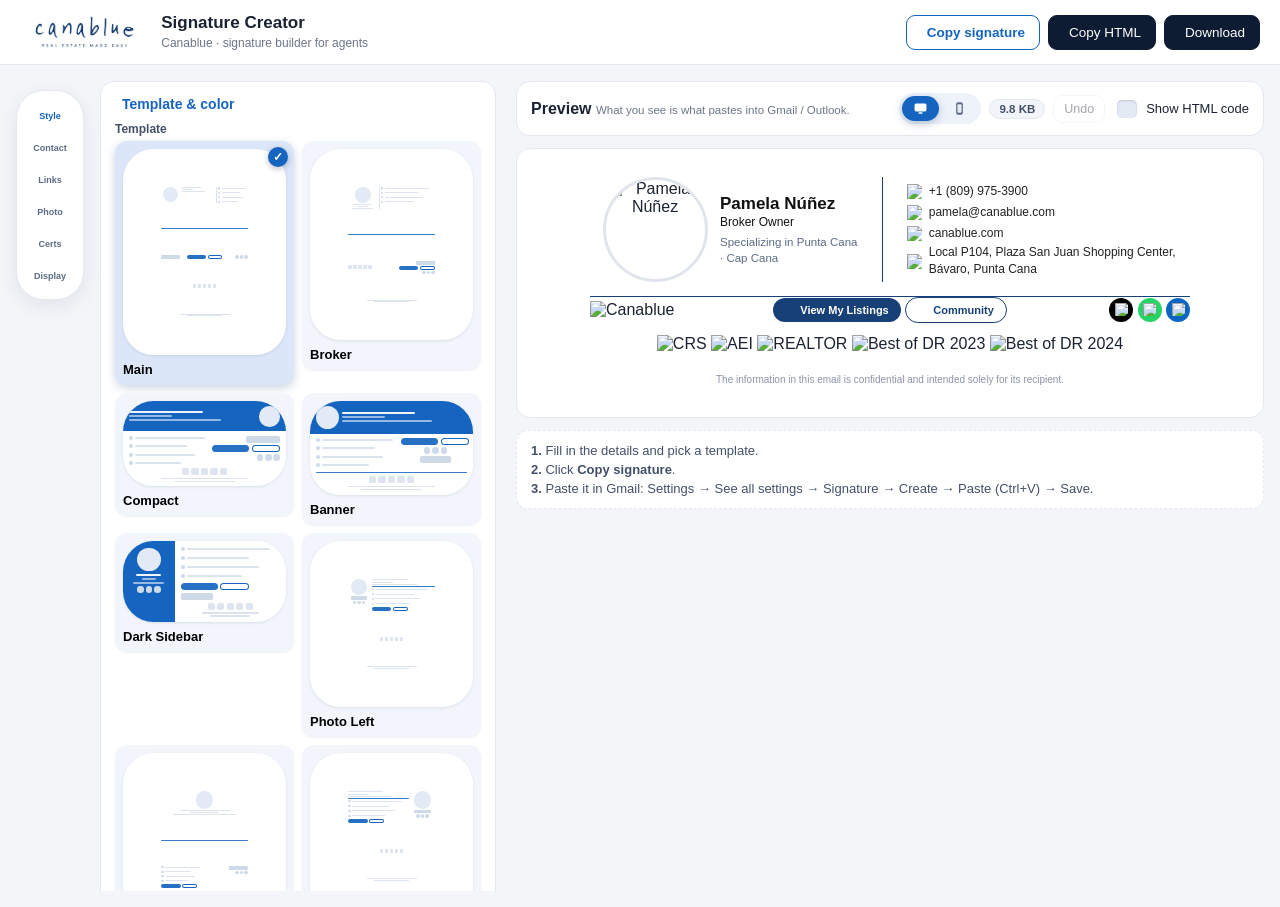
==== index.html @ a891d9ba "Main responsive: botones en el centro de la fila del logo en escritorio, fila propia en movil" ====
<!DOCTYPE html>
<html lang="en">
<head>
<meta charset="UTF-8">
<meta name="viewport" content="width=device-width, initial-scale=1.0">
<title>Signature Creator · Canablue</title>
<meta name="description" content="Build a professional Canablue email signature and copy it straight into Gmail or Outlook.">
<meta name="theme-color" content="#174176">
<link rel="icon" type="image/png" href="assets/favicon.png">
<link rel="apple-touch-icon" href="assets/favicon.png">
<meta property="og:type" content="website">
<meta property="og:site_name" content="Canablue">
<meta property="og:title" content="Canablue Email Signature Creator">
<meta property="og:description" content="Build a professional signature and paste it straight into Gmail or Outlook.">
<meta property="og:image" content="https://canabluepuntacana.github.io/creador-de-firmas-cana-blue/assets/og-image.png">
<meta property="og:url" content="https://canabluepuntacana.github.io/creador-de-firmas-cana-blue/">
<meta name="twitter:card" content="summary_large_image">
<link href="https://fonts.cdnfonts.com/css/google-sans" rel="stylesheet">
<link rel="stylesheet" href="styles.css?v=20261021c">
<script src="assets/iconify-icon.min.js?v=20261021c"></script>
<script src="assets/qrcode.min.js?v=20261021c"></script>
</head>
<body>
<header class="topbar">
  <div class="brand">
    <img src="assets/logo-canablue.png" alt="Canablue" id="brandLogo">
    <div>
      <strong>Signature Creator</strong>
      <span>Canablue · signature builder for agents</span>
    </div>
  </div>
  <div class="top-actions">
    <button id="btnCopyRich" class="btn primary"><iconify-icon icon="mdi:content-copy"></iconify-icon> Copy signature</button>
    <button id="btnCopyHtml" class="btn"><iconify-icon icon="mdi:code-tags"></iconify-icon> Copy HTML</button>
    <button id="btnDownload" class="btn"><iconify-icon icon="mdi:download"></iconify-icon> Download</button>
  </div>
</header>

<main class="layout">
  <!-- ============ EDITOR ============ -->
  <nav class="rail">
    <button data-sec="sec-design" class="on"><iconify-icon icon="mdi:file-document" width="22"></iconify-icon><span>Style</span></button>
    <button data-sec="sec-agent"><iconify-icon icon="mdi:account" width="22"></iconify-icon><span>Contact</span></button>
    <button data-sec="sec-links"><iconify-icon icon="mdi:link-variant" width="22"></iconify-icon><span>Links</span></button>
    <button data-sec="sec-photo"><iconify-icon icon="mdi:image" width="22"></iconify-icon><span>Photo</span></button>
    <button data-sec="sec-certs"><iconify-icon icon="mdi:medal" width="22"></iconify-icon><span>Certs</span></button>
    <button data-sec="sec-display"><iconify-icon icon="mdi:eye" width="22"></iconify-icon><span>Display</span></button>
  </nav>
  <aside class="editor">
    <section class="card show" id="sec-design">
      <h3><iconify-icon icon="mdi:file-document"></iconify-icon> Template &amp; color</h3>
      <label class="lbl">Template</label>
      <div class="tpl-grid" id="tplGrid">
        <!-- Thumbnails are rendered by renderSkels() in app.js: wireframes with the real layout of each template. -->
      </div>
      <label class="lbl">Primary color</label>
      <div class="color-row">
        <input type="color" id="fColor" value="#174176">
        <input type="text" id="fColorHex" value="#174176" maxlength="7">
      </div>
      <div class="swatches">
        <button data-c="#174176" style="background:#174176" title="Cana Blue"></button>
        <button data-c="#0A1F44" style="background:#0A1F44" title="Navy"></button>
        <button data-c="#0E5A6D" style="background:#0E5A6D" title="Ocean"></button>
        <button data-c="#8C6A2F" style="background:#8C6A2F" title="Sand / Luxury"></button>
      </div>
    </section>

    <section class="card" id="sec-agent">
      <h3><iconify-icon icon="mdi:account"></iconify-icon> Contact details</h3>
      <label class="lbl">Agent</label>
      <div class="agent-select">
        <input id="agentSearch" value="Pamela Núñez" placeholder="Search agent..." autocomplete="off" role="combobox" aria-expanded="false" aria-controls="agentList" aria-autocomplete="list">
        <div id="agentList" class="agent-list hidden" role="listbox"></div>
      </div>
      <p class="hint">Search and pick an agent to autofill every field.</p>
      <div class="row-btns">
        <button id="btnSaveAgent" class="btn small primary">Save agent</button>
        <button id="btnSaveNew" class="btn small">Save &amp; new</button>
      </div>
      <div class="row-btns">
        <button id="btnNewAgent" class="btn small">New agent</button>
        <button id="btnExportAgents" class="btn small">Export JSON</button>
      </div>
      <p class="hint">Saved agents stay in this browser (localStorage) and appear in the list with a "saved" mark.</p>
      <label class="lbl">Google Sheet ID (database)</label>
      <div class="db-row">
        <input id="fSheetId" placeholder="Paste spreadsheet ID..." autocomplete="off">
        <button id="btnReloadDb" class="btn small">Reload</button>
      </div>
      <p class="hint"><span id="dbDot" class="db-dot"></span><span id="dbStatus">Local data</span></p>
      <div class="grid2">
        <div><label class="lbl">Name</label><input id="fNombre" value="Pamela Núñez"></div>
        <div><label class="lbl">Title</label><input id="fCargo" value="Broker Owner"></div>
      </div>
      <label class="lbl">Area of expertise</label>
      <input id="fZona" value="Punta Cana · Cap Cana">
      <div class="grid2">
        <div><label class="lbl">Phone</label><input id="fTel" value="+1 (809) 975-3900"></div>
        <div><label class="lbl">Email</label><input id="fEmail" value="pamela@canablue.com"></div>
      </div>
      <div class="grid2">
        <div><label class="lbl">Website</label><input id="fWeb" value="canablue.com"></div>
        <div><label class="lbl">Address</label><input id="fDir" value="Local P104, Plaza San Juan Shopping Center, Bávaro, Punta Cana"></div>
      </div>
      <label class="lbl">Address link (Google Maps — opens on click)</label>
      <input id="fDirUrl" value="https://www.google.com/maps/place/Canablue+Real+Estate/data=!4m2!3m1!1s0x0:0x14220523874e3b46?sa=X&ved=1t:2428&ictx=111">
      <label class="lbl">My listings URL (View My Listings button)</label>
      <input id="fListings" value="https://canablue.com/author/pamepam/">
      <label class="lbl">Booking / agenda URL (optional — adds a Schedule button)</label>
      <input id="fBooking" placeholder="https://calendly.com/…">
      <label class="lbl">Community URL (adds a "Community" button)</label>
      <input id="fCommunity" value="https://canablue.com/community/cocotal/">
    </section>

    <section class="card" id="sec-links">
      <h3><iconify-icon icon="mdi:link-variant"></iconify-icon> Links</h3>
      <label class="lbl">LinkedIn URL</label>
      <input id="fLinkedin" value="https://do.linkedin.com/in/pamela-nunez-0280814a">
      <div class="grid2">
        <div><label class="lbl">Instagram URL</label><input id="fInstagram" value="https://www.instagram.com/pamela_canablue.rd"></div>
        <div><label class="lbl">WhatsApp (wa.me link)</label><input id="fWhatsapp" value="https://wa.me/18096080943"></div>
      </div>
      <label class="lbl">Icon style (applies to every social icon)</label>
      <div class="seg seg6" id="iconStyleSeg">
        <button data-s="solid" class="on"><span class="demo" style="background:#000;border-radius:50%"><img src="https://img.icons8.com/material-outlined/48/ffffff/instagram.png" alt=""></span>Solid</button>
        <button data-s="rounded"><span class="demo" style="background:#000;border-radius:6px"><img src="https://img.icons8.com/material-outlined/48/ffffff/instagram.png" alt=""></span>Rounded</button>
        <button data-s="outline"><span class="demo" style="border:2px solid #000;border-radius:50%"><img src="https://img.icons8.com/material-outlined/48/000000/instagram.png" alt=""></span>Outline</button>
        <button data-s="frame"><span class="demo" style="border:2px solid #000;border-radius:6px"><img src="https://img.icons8.com/material-outlined/48/000000/instagram.png" alt=""></span>Square line</button>
        <button data-s="line"><span class="demo"><img src="https://img.icons8.com/material-outlined/48/000000/instagram.png" alt="" style="width:20px;height:20px"></span>Line art</button>
        <button data-s="soft"><span class="demo" style="background:rgba(0,0,0,.1);border-radius:50%"><img src="https://img.icons8.com/material-outlined/48/000000/instagram.png" alt=""></span>Soft</button>
      </div>
      <label class="lbl">Extra links (pick a logo + paste its URL)</label>
      <div id="extraLinks"></div>
      <button id="btnAddLink" class="btn small dashed">+ Add link</button>
    </section>

    <section class="card" id="sec-photo">
      <h3><iconify-icon icon="mdi:image"></iconify-icon> Photo &amp; logo</h3>
      <label class="lbl">Photo URL (circular)</label>
      <input id="fFoto" value="https://res.cloudinary.com/ybkuwivn/image/upload/v1792087360/Firmas_de_correo_Electronico_pamela.png">
      <input type="file" id="fFotoFile" accept="image/*">
      <label class="lbl">Logo URL</label>
      <input id="fLogo" value="https://res.cloudinary.com/ybkuwivn/image/upload/v1792071937/10._logo-blue-google.png">
      <p class="hint">Tip: upload the photo to Cloudinary / your website and paste the public https link so it loads in Gmail / Outlook.</p>
    </section>

    <section class="card" id="sec-certs">
      <h3><iconify-icon icon="mdi:medal"></iconify-icon> Certifications</h3>
      <div class="checks">
        <label><input type="checkbox" id="cCRS" checked> CRS</label>
        <label><input type="checkbox" id="cAEI" checked> AEI</label>
        <label><input type="checkbox" id="cRealtor" checked> REALTOR®</label>
        <label><input type="checkbox" id="cSR23" checked> Best of DR 2023</label>
        <label><input type="checkbox" id="cSR24" checked> Best of DR 2024</label>
        <label><input type="checkbox" id="cLux"> Luxury Homes Expert</label>
      </div>
      <div class="cert-preview">
        <img src="assets/cert-crs.png" alt="CRS"><img src="assets/cert-aei.png" alt="AEI"><img src="assets/cert-realtor.png" alt="REALTOR"><img src="assets/cert-best-of-dr-2023.png" alt="Best of DR 2023"><img src="assets/cert-best-of-dr-2024.png" alt="Best of DR 2024"><img src="assets/cert-luxury-homes.png" alt="Luxury">
      </div>
      <label class="lbl">Certification alignment</label>
      <div class="seg" id="certsAlignSeg">
        <button data-a="left"><iconify-icon icon="mdi:format-align-left" width="18"></iconify-icon>Left</button>
        <button data-a="center" class="on"><iconify-icon icon="mdi:format-align-center" width="18"></iconify-icon>Center</button>
        <button data-a="right"><iconify-icon icon="mdi:format-align-right" width="18"></iconify-icon>Right</button>
      </div>
      <p class="hint">Standard logos are built in. Optionally add a click-through link per certification.</p>
      <div class="grid2">
        <div><label class="lbl">CRS link</label><input id="fLinkCRS" placeholder="https://…"></div>
        <div><label class="lbl">AEI link</label><input id="fLinkAEI" placeholder="https://…"></div>
      </div>
      <div class="grid2">
        <div><label class="lbl">REALTOR® link</label><input id="fLinkRealtor" placeholder="https://…"></div>
        <div><label class="lbl">Best of DR 2023 link</label><input id="fLinkSR23" placeholder="https://…"></div>
      </div>
      <div class="grid2">
        <div><label class="lbl">Best of DR 2024 link</label><input id="fLinkSR24" placeholder="https://…"></div>
        <div><label class="lbl">Luxury Homes link</label><input id="fLinkLux" placeholder="https://…"></div>
      </div>
      <label class="lbl">Custom certifications (any logo + link)</label>
      <div id="customCerts"></div>
      <button id="btnAddCert" class="btn small dashed">+ Add certification</button>
    </section>

    <section class="card" id="sec-display">
      <h3><iconify-icon icon="mdi:eye"></iconify-icon> Visibility</h3>
      <div class="checks col">
        <label><input type="checkbox" id="vFoto" checked> Show photo</label>
        <label><input type="checkbox" id="vZona" checked> Show area of expertise</label>
        <label><input type="checkbox" id="vSocial" checked> Show social icons (IG / WhatsApp / LinkedIn)</label>
        <label><input type="checkbox" id="vListings" checked> Show "View My Listings" button</label>
        <label><input type="checkbox" id="vBooking" checked> Show "Schedule" button (uses the booking URL)</label>
        <label><input type="checkbox" id="vCommunity" checked> Show "Community" button (white with brand border)</label>
        <label><input type="checkbox" id="vQr"> Show contact QR code (vCard)</label>
        <label><input type="checkbox" id="vCerts" checked> Show certifications</label>
        <label><input type="checkbox" id="vLegal" checked> Show legal notice</label>
      </div>
      <label class="lbl">Legal notice</label>
      <textarea id="fLegal" rows="2">The information in this email is confidential and intended solely for its recipient.</textarea>
      <p class="hint">The QR code encodes a vCard, so a scan saves the agent straight to the phone's contacts. It is embedded in the signature (no extra image host needed).</p>
      <button id="btnVcf" class="btn small"><iconify-icon icon="mdi:account-card-details-outline"></iconify-icon> Download contact (.vcf)</button>
    </section>
  </aside>

  <!-- ============ PREVIEW ============ -->
  <section class="preview-col">
    <div class="preview-toolbar">
      <div>
        <strong>Preview</strong>
        <span class="hint">What you see is what pastes into Gmail / Outlook.</span>
      </div>
      <div class="tool-right">
        <div class="vp-seg" id="vpSeg" role="group" aria-label="Preview width">
          <button type="button" data-vp="desktop" class="on" aria-pressed="true" title="Desktop width" aria-label="Desktop width">
            <svg width="15" height="15" viewBox="0 0 24 24" fill="currentColor" aria-hidden="true"><rect x="2.5" y="4" width="19" height="12.6" rx="2.6"/><rect x="8.6" y="18" width="6.8" height="2.4" rx="1.2"/></svg>
          </button>
          <button type="button" data-vp="mobile" aria-pressed="false" title="Mobile viewport — 390 × 844 px" aria-label="Mobile viewport, 390 by 844 pixels">
            <svg width="15" height="15" viewBox="0 0 24 24" fill="currentColor" aria-hidden="true"><rect x="6.6" y="2" width="10.8" height="20" rx="3.2"/><rect x="8.6" y="5.2" width="6.8" height="13.4" rx="1.6" fill="#fff" opacity=".85"/></svg>
          </button>
        </div>
        <span class="chip warn" id="dirtyChip" hidden>Unsaved changes</span>
        <span class="chip" id="sizeChip" title="Weight of the HTML you copy. Gmail clips signatures over 102 KB.">—</span>
        <button id="btnUndo" class="btn small" disabled>Undo</button>
        <label class="switch"><input type="checkbox" id="toggleCode"> Show HTML code</label>
      </div>
    </div>
    <div class="preview-box">
      <div id="sigPreview"></div>
    </div>
    <pre id="codeBox" class="hidden"><code id="codeText"></code></pre>
    <div class="steps">
      <div><b>1.</b> Fill in the details and pick a template.</div>
      <div><b>2.</b> Click <b>Copy signature</b>.</div>
      <div><b>3.</b> Paste it in Gmail: Settings → See all settings → Signature → Create → Paste (Ctrl+V) → Save.</div>
    </div>
    <div id="toast" class="toast" role="status" aria-live="polite" data-kind="ok">
      <svg class="toast-ico" width="16" height="16" viewBox="0 0 24 24" fill="currentColor" aria-hidden="true"><path d="M12 2a10 10 0 1 0 0 20 10 10 0 0 0 0-20Zm-1.2 14.6-4.3-4.3 1.4-1.4 2.9 2.9 5.4-5.4 1.4 1.4-6.8 6.8Z"/></svg>
      <span id="toastText"></span>
    </div>
  </section>
</main>

<script src="app.js?v=20261021c"></script>
</body>
</html>
---- styles.css ----
:root{
  --primary:#1565c0; --bg:#f3f5f9; --card:#fff; --ink:#1a2333; --muted:#6b7689;
  --line:#e3e8f0; --radius:14px;
}
*{box-sizing:border-box}
body{margin:0;font-family:"Google Sans","Product Sans","Segoe UI",Arial,Helvetica,sans-serif;background:var(--bg);color:var(--ink)}
.topbar{display:flex;justify-content:space-between;align-items:center;padding:12px 20px;background:#fff;color:var(--ink);border-bottom:1px solid var(--line);position:sticky;top:0;z-index:10}
.brand{display:flex;gap:12px;align-items:center}
.brand img{height:40px;background:transparent;padding:0}
.brand strong{display:block;font-size:17px}
.brand span{font-size:12px;color:var(--muted)}
.top-actions .btn{background:#0d1b33;border-color:#0d1b33;color:#fff}
.top-actions .btn.primary{background:#fff;color:var(--primary);border-color:var(--primary)}
.top-actions{display:flex;gap:8px}
.btn{border:1px solid var(--line);background:#fff;border-radius:9px;padding:9px 14px;cursor:pointer;font-size:13.5px;display:inline-flex;align-items:center;gap:6px;color:var(--ink)}
.btn.primary{background:var(--primary);border-color:var(--primary);color:#fff;font-weight:600}
.btn.small{padding:6px 10px;font-size:12.5px}
.btn.dashed{border-style:dashed;width:100%;justify-content:center;color:var(--primary)}
.btn:hover{filter:brightness(.96)}
.layout{display:grid;grid-template-columns:68px 400px 1fr;gap:16px;padding:16px;max-width:1420px;margin:0 auto}
.rail{position:sticky;top:90px;align-self:start;background:#fff;border:1px solid var(--line);border-radius:28px;padding:10px 5px;display:flex;flex-direction:column;gap:4px;box-shadow:0 6px 20px rgba(13,27,51,.08);max-height:calc(100vh - 110px);overflow:auto}
.rail button{border:0;background:transparent;border-radius:18px;padding:8px 1px;cursor:pointer;display:flex;flex-direction:column;align-items:center;gap:2px;color:#5b6b84;font-size:9px;font-weight:600;font-family:inherit}
.rail button:hover{color:var(--primary)}
.rail button.on{background:transparent;color:var(--primary)}
.editor{display:flex;flex-direction:column;gap:12px;max-height:calc(100vh - 90px);overflow:auto;padding-right:4px}
/* Slim invisible scrollbars: scrolling still works, no visible track/thumb */
.rail,.editor,.ipick-menu,.agent-list,.preview-box,pre{scrollbar-width:none;-ms-overflow-style:none}
.rail::-webkit-scrollbar,.editor::-webkit-scrollbar,.ipick-menu::-webkit-scrollbar,.agent-list::-webkit-scrollbar,.preview-box::-webkit-scrollbar,pre::-webkit-scrollbar{width:0;height:0;display:none}
.editor .card{display:none}
.editor .card.show{display:block}
.card{background:var(--card);border:1px solid var(--line);border-radius:var(--radius);padding:14px}
.card h3{margin:0 0 10px;font-size:14px;display:flex;align-items:center;gap:7px;color:var(--primary)}
.lbl{display:block;font-size:12px;font-weight:600;color:#42506a;margin:10px 0 5px}
input[type=text],input:not([type]),input[type=color]+input,textarea{width:100%}
input,textarea{border:1px solid var(--line);border-radius:8px;padding:8px 10px;font-size:13px;width:100%;font-family:inherit}
input:not([type=checkbox]):not([type=radio]):not([type=file]):not([type=color]):focus,select:focus,textarea:focus{outline:none;border-color:var(--primary);box-shadow:0 0 0 3px rgba(23,65,118,.14)}
/* Custom checkboxes/radios: the native control is never visible — a tonal surface
   when off, a solid brand block with a filled check when on. */
input[type=checkbox],input[type=radio]{-webkit-appearance:none;appearance:none;width:18px;height:18px;flex:none;cursor:pointer;border:0;border-radius:5px;background:#e3eaf4;box-shadow:inset 0 1px 2px rgba(13,27,51,.16);position:relative;transition:background .15s}
input[type=radio]{border-radius:50%}
input[type=checkbox]:checked{background-color:var(--primary);background-image:url("data:image/svg+xml;charset=utf-8,%3Csvg xmlns='http://www.w3.org/2000/svg' viewBox='0 0 24 24'%3E%3Cpath fill='%23ffffff' d='M9.6 16.2 5.4 12 4 13.4 9.6 19 20.2 8.4 18.8 7Z'/%3E%3C/svg%3E");background-repeat:no-repeat;background-position:center;background-size:13px 13px}
input[type=radio]:checked{background-color:var(--primary);box-shadow:inset 0 0 0 4px #fff}
input[type=checkbox]:focus-visible,input[type=radio]:focus-visible{outline:none;box-shadow:0 0 0 3px rgba(23,65,118,.28)}
select{appearance:none;-webkit-appearance:none;background:#fff url("data:image/svg+xml;charset=utf-8,%3Csvg xmlns='http://www.w3.org/2000/svg' width='12' height='8'%3E%3Cpath d='M1 1l5 5 5-5' stroke='%236b7689' stroke-width='2' fill='none' stroke-linecap='round'/%3E%3C/svg%3E") no-repeat right 10px center;padding:8px 30px 8px 10px;font-size:13px;font-family:inherit;color:var(--ink)}
input[type=color]{width:46px;height:38px;padding:3px;border:1px solid var(--line);border-radius:9px;background:#fff;cursor:pointer}
input[type=color]::-webkit-color-swatch-wrapper{padding:2px}
input[type=color]::-webkit-color-swatch{border:none;border-radius:6px}
input[type=file]{font-size:12.5px;color:var(--muted)}
input[type=file]::file-selector-button{border:1px solid var(--line);background:#eef3fb;color:var(--primary);font-weight:600;border-radius:8px;padding:7px 12px;margin-right:10px;cursor:pointer;font-family:inherit;font-size:12.5px}
input[type=color]{width:46px;height:36px;padding:2px}
input[type=file]{border:none;padding:4px 0}
textarea{resize:vertical}
.grid2{display:grid;grid-template-columns:1fr 1fr;gap:8px}
.row2{display:grid;grid-template-columns:1fr 1fr;gap:10px}
.color-row{display:flex;gap:8px;align-items:center}
.swatches{display:flex;gap:7px;margin-top:8px}
.swatches button{width:26px;height:26px;border-radius:50%;border:2px solid #fff;box-shadow:0 0 0 1px var(--line);cursor:pointer}
.tpl-grid{display:grid;grid-template-columns:1fr 1fr;gap:8px;align-items:start}
.tpl{border:0;background:#f2f6fc;border-radius:12px;padding:8px;cursor:pointer;text-align:left;position:relative;font-family:inherit;box-shadow:0 1px 2px rgba(13,27,51,.07)}
.tpl.active{background:#dbe7f8;box-shadow:0 3px 10px rgba(23,65,118,.22)}
.tpl.active::after{content:'✓';position:absolute;top:6px;right:6px;width:20px;height:20px;border-radius:50%;background:var(--primary);color:#fff;font-size:12px;font-weight:700;line-height:20px;text-align:center;box-shadow:0 2px 6px rgba(13,27,51,.28)}
.tpl .tname{display:block;font-weight:700;font-size:13px;margin-top:7px}
.tpl .tdesc{font-size:11px;color:var(--muted)}
/* Template thumbnails: wireframes that keep the REAL distribution. Every size is in
   cqw (1 cqw = 1% of the card = 6 px of the real 600 px signature), so the miniature
   keeps those proportions at any card width. */
.sk{container-type:inline-size;display:flex;flex-direction:column;gap:2cqw;padding:3cqw;background:#fff;border-radius:2.4cqw;box-shadow:0 1px 3px rgba(13,27,51,.10);overflow:hidden}
.sk.bleed{padding:0;gap:0}
.sk.split{flex-direction:row;align-items:stretch;padding:0;gap:0}
.sk .skrow{display:flex;align-items:center;gap:2cqw;min-width:0}
.sk .skrow.tight{gap:1.7cqw}
.sk .between{justify-content:space-between}
.sk .col{display:flex;flex-direction:column;gap:1.2cqw;min-width:0}
.sk .colc{align-items:center}
.sk .colr{align-items:flex-end}
.sk .bar{display:block;height:1.2cqw;border-radius:999px;background:#dbe3ee}
.sk .bar.sm{height:.9cqw}
.sk .bar.wh{background:rgba(255,255,255,.92)}
.sk .bar.whs{background:rgba(255,255,255,.55)}
.sk .ph{border-radius:50%;background:#e2eaf5;flex:none}
.sk .logo{border-radius:1cqw;background:#cfdae9;flex:none}
.sk .crow{display:flex;align-items:center;gap:1.4cqw;margin-bottom:1.5cqw}
.sk .crow:last-child{margin-bottom:0}
.sk .cico{width:2.5cqw;height:2.5cqw;border-radius:50%;background:#cfdae9;flex:none}
.sk .dots{display:flex;gap:1.2cqw;flex:none}
.sk .dots i{width:4cqw;height:4cqw;border-radius:50%;background:#cfdae9}
.sk .pill{height:4.6cqw;border-radius:999px;background:var(--primary);opacity:.92;flex:none}
.sk .pill.ghost{background:#fff;opacity:1;box-shadow:inset 0 0 0 1px var(--primary)}
.sk .certs{display:flex;gap:1.4cqw}
.sk .certs i{width:4.4cqw;height:4.4cqw;border-radius:1cqw;background:#dde5f0}
.sk .lg{display:flex;flex-direction:column;align-items:center;gap:1cqw}
.sk .vline{width:.9cqw;align-self:stretch;border-radius:999px;background:#dbe3ee;flex:none}
.sk .hline{height:.9cqw;border-radius:999px;background:var(--primary);opacity:.85}
.sk .band{background:var(--primary);padding:3cqw 3.7cqw;display:flex;flex-direction:column;gap:1.4cqw}
.sk .body{padding:2.7cqw 3.7cqw;display:flex;flex-direction:column;gap:1.6cqw;background:#fff}
.sk .foot{padding:0 3.7cqw 3cqw;display:flex;flex-direction:column;gap:1.6cqw;background:#fff}
.sk .side{width:31.7%;flex:none;background:var(--primary);padding:4cqw 2.7cqw;display:flex;flex-direction:column;align-items:center;gap:1.5cqw}
.sk .panel{flex:1;min-width:0;padding:3.4cqw 3.7cqw;display:flex;flex-direction:column;gap:1.6cqw;background:#fff}
.sk .qr{width:15.3cqw;height:15.3cqw;border-radius:1.4cqw;background:#dde5f0;flex:none}
.sk .qwrap{display:flex;align-items:center;justify-content:center;gap:2cqw}
.presets{display:flex;gap:6px}
.agent-select{position:relative}
.agent-select::after{content:'▾';position:absolute;right:10px;top:9px;color:var(--muted);pointer-events:none;font-size:13px}
.agent-list{position:absolute;top:calc(100% + 5px);left:0;right:0;background:#fff;border:1px solid var(--line);border-radius:10px;box-shadow:0 10px 28px rgba(13,27,51,.14);z-index:999;max-height:210px;overflow:auto;padding:5px}
.agent-item{display:flex;gap:9px;align-items:center;padding:8px;border-radius:8px;cursor:pointer}
.agent-item:hover{background:#eef3fb}
.agent-item .avatar{width:30px;height:30px;flex:none;border-radius:50%;background:var(--primary);color:#fff;font-size:11px;font-weight:700;display:flex;align-items:center;justify-content:center}
.agent-item b{display:block;font-size:13px}
.agent-item small{color:var(--muted);font-size:11.5px}
.agent-none{padding:10px;font-size:12.5px;color:var(--muted);text-align:center}
.row-btns{display:flex;gap:8px;margin-top:10px}
.row-btns .btn{flex:1;justify-content:center}
.db-row{display:flex;gap:8px}
.db-dot{display:inline-block;width:8px;height:8px;border-radius:50%;background:#b0bac9;margin-right:6px}
.db-dot.ok{background:#2f9e44}
.db-dot.err{background:#e03131}
.agent-del{color:#b0bac9;font-size:13px;padding:2px 6px;border-radius:6px}
.agent-del:hover{color:#d33;background:#fdeaea}
.hint{font-size:11.5px;color:var(--muted);margin:6px 0 0}
.checks{display:flex;gap:12px;flex-wrap:wrap;font-size:13px}
.checks.col{flex-direction:column;gap:7px}
.checks input{width:auto}
.cert-preview{display:flex;gap:8px;margin-top:10px}
.cert-preview img{height:32px;background:#fff;border:1px solid var(--line);border-radius:6px;padding:2px 4px}
.xlink{display:grid;grid-template-columns:1fr 1fr auto;gap:6px;margin-bottom:6px}
.xlink select{border:1px solid var(--line);border-radius:8px;padding:8px 30px 8px 10px;font-size:13px;background-color:#fff;font-family:inherit}
.xlink-net{grid-template-columns:auto minmax(0,1fr) auto}
.ipick{position:relative;min-width:0}
.ipick-btn{display:flex;align-items:center;gap:8px;border:1px solid var(--line);border-radius:8px;background:#fff;padding:5px 26px 5px 6px;font-size:13px;cursor:pointer;width:100%;font-family:inherit;color:var(--ink);position:relative;white-space:nowrap}
.ipick-btn::after{content:'▾';position:absolute;right:9px;color:var(--muted);font-size:11px}
.ipick-logo{width:24px;height:24px;flex:none;border-radius:50%;display:flex;align-items:center;justify-content:center}
.ipick-logo img{width:14px;height:14px;display:block}
.ipick-menu{position:absolute;top:calc(100% + 5px);left:0;min-width:200px;max-width:calc(100vw - 16px);background:#fff;border:1px solid var(--line);border-radius:10px;box-shadow:0 10px 28px rgba(13,27,51,.16);z-index:999;max-height:230px;overflow:auto;padding:5px}
.ipick-item{display:flex;align-items:center;gap:9px;padding:7px 8px;border-radius:8px;cursor:pointer;font-size:13px;color:var(--ink)}
.ipick-item:hover{background:#eef3fb}
.ipick-item.sel{font-weight:700}
.shape-sel{max-width:112px}
.seg{display:flex;gap:8px}
.seg button{flex:1;display:flex;align-items:center;justify-content:center;gap:7px;border:1.5px solid var(--line);background:#fff;border-radius:10px;padding:8px 4px;font-size:12.5px;font-weight:600;cursor:pointer;color:var(--ink);font-family:inherit}
.seg button.on{border-color:var(--primary);background:#eef3fb;color:var(--primary)}
.seg .sv{width:16px;height:16px;flex:none;border-radius:50%}
.seg .sv-solid{background:#174176}
.seg .sv-outline{border:2px solid #174176}
.seg .sv-plain{background:#174176;border-radius:4px}
.seg6{display:grid;grid-template-columns:1fr 1fr 1fr}
.seg .demo{width:22px;height:22px;flex:none;display:inline-flex;align-items:center;justify-content:center}
.seg .demo img{width:13px;height:13px;display:block}
.xlink button{border:1px solid var(--line);background:#fff;border-radius:8px;cursor:pointer}
.preview-col{min-width:0}
.preview-toolbar{display:flex;justify-content:space-between;align-items:center;gap:10px;flex-wrap:wrap;margin-bottom:12px;background:#fff;border:1px solid var(--line);border-radius:var(--radius);padding:11px 14px}
.preview-box{background:#fff;border:1px solid var(--line);border-radius:var(--radius);padding:28px;overflow:auto}
#sigPreview{display:block;position:relative;overflow:hidden;min-height:30px}
/* Mobile preview: a solid dark shell (no strokes) that locks the signature to a 390 px
   viewport so you can see how it wraps on a phone. */
.vp-seg{display:inline-flex;gap:2px;padding:3px;border-radius:999px;background:#eef3fb}
.vp-seg button{border:0;background:transparent;border-radius:999px;padding:5px 11px;cursor:pointer;color:#5b6b85;display:inline-flex;align-items:center;line-height:1;font-size:15px}
.vp-seg button.on{background:var(--primary);color:#fff;box-shadow:0 3px 8px rgba(23,65,118,.28)}
.vp-seg button:disabled{opacity:.4}
/* Mobile preview: phone frame whose screen is exactly a 390 x 844 px viewport
   (logical size of an iPhone 14/15). Real mobile mail clients squeeze the
   signature to the screen width instead of shrinking it whole, so inside the
   frame the outer table is clamped to the screen and its content reflows —
   exactly the line wraps you will see in Gmail / Outlook on a phone. */
.preview-box.mobile{width:410px;max-width:100%;margin:0 auto;padding:10px;border-radius:44px;background:#0d1b33;box-shadow:0 22px 44px rgba(13,27,51,.26);overflow:hidden;box-sizing:border-box}
.preview-box.mobile #sigPreview{display:block;width:390px;max-width:100%;height:844px;background:#fff;border-radius:34px;overflow:auto;padding:14px;box-sizing:border-box}
.preview-box.mobile #sigPreview > table{width:auto !important;max-width:100% !important}
/* The signature's own media query swaps the Main template's bottom row on a
   phone. The preview does not evaluate it, so the app simulates the swap. */
.preview-box.mobile .cb-desk{display:none !important}
.preview-box.mobile .cb-mob{display:table-row !important}
.switch{font-size:13px;display:flex;gap:6px;align-items:center;cursor:pointer}
.switch input{width:auto}
.tool-right{display:flex;align-items:center;gap:8px;flex-wrap:wrap}
.chip{font-size:11.5px;font-weight:600;color:#42506a;background:#f1f5fa;border:1px solid var(--line);border-radius:999px;padding:3px 9px;white-space:nowrap}
.chip.warn{color:#8a5a00;background:#fff6e5;border-color:#f0d9a8}
.btn:disabled{opacity:.4;cursor:default}
.btn.copied{background:#0f7b3f;border-color:#0f7b3f;color:#fff}
.agent-item.hi{background:#eef3fb}
button:focus-visible,a:focus-visible,[tabindex]:focus-visible{outline:none;box-shadow:0 0 0 3px rgba(23,65,118,.30)}
pre{background:#0d1b33;color:#cfe0ff;border-radius:12px;padding:14px;overflow:auto;max-height:320px;font-size:11.5px}
.hidden{display:none}
.steps{display:flex;flex-direction:column;gap:4px;margin-top:12px;font-size:13px;color:#42506a;background:#fff;border:1px dashed var(--line);border-radius:12px;padding:12px 14px}
.toast{position:fixed;bottom:20px;left:50%;transform:translateX(-50%) translateY(20px);background:#0d1b33;color:#fff;padding:11px 16px;border-radius:10px;font-size:13.5px;opacity:0;transition:.25s;pointer-events:none;display:flex;align-items:center;gap:8px;box-shadow:0 8px 24px rgba(13,27,51,.32)}
.toast[data-kind="ok"]{background:#0f4d33}
.toast[data-kind="err"]{background:#7a1f16}
.toast[data-kind="info"]{background:#0d1b33}
.toast-ico{flex:none}
.toast.show{opacity:1;transform:translateX(-50%) translateY(0)}
@media(max-width:1000px){.layout{grid-template-columns:1fr}.editor{max-height:none}.rail{position:static;flex-direction:row;max-height:none;overflow-x:auto;padding:8px}.rail button{flex:1;min-width:64px}}
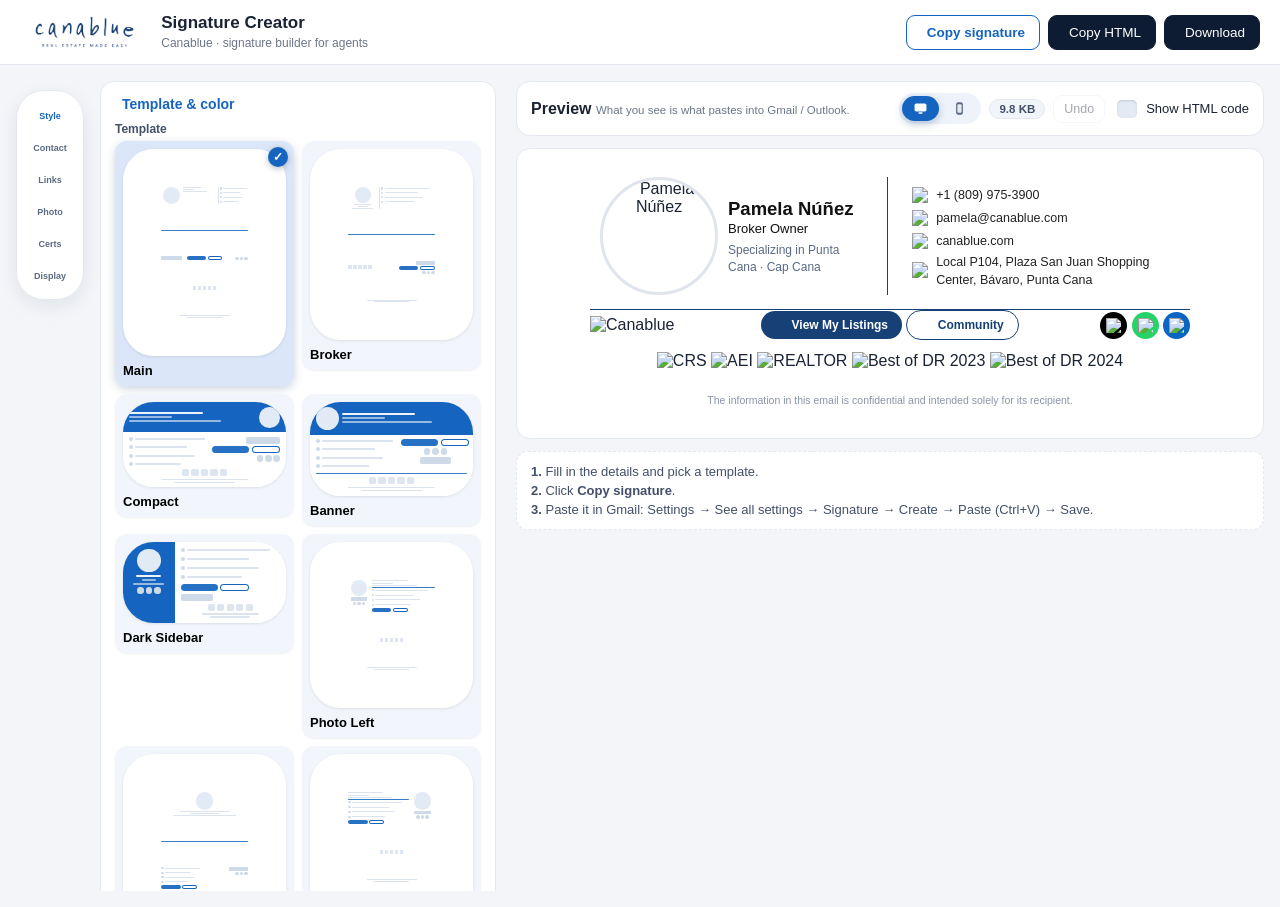
==== commit c8baf184: "Main: escala mayor de foto, textos, logo, botones e iconos para aprovechar el ancho de 600 px" ====
--- a/index.html
+++ b/index.html
@@ -16,9 +16,9 @@
 <meta property="og:url" content="https://canabluepuntacana.github.io/creador-de-firmas-cana-blue/">
 <meta name="twitter:card" content="summary_large_image">
 <link href="https://fonts.cdnfonts.com/css/google-sans" rel="stylesheet">
-<link rel="stylesheet" href="styles.css?v=20261021c">
-<script src="assets/iconify-icon.min.js?v=20261021c"></script>
-<script src="assets/qrcode.min.js?v=20261021c"></script>
+<link rel="stylesheet" href="styles.css?v=20261021d">
+<script src="assets/iconify-icon.min.js?v=20261021d"></script>
+<script src="assets/qrcode.min.js?v=20261021d"></script>
 </head>
 <body>
 <header class="topbar">
@@ -240,6 +240,6 @@
   </section>
 </main>
 
-<script src="app.js?v=20261021c"></script>
+<script src="app.js?v=20261021d"></script>
 </body>
 </html>
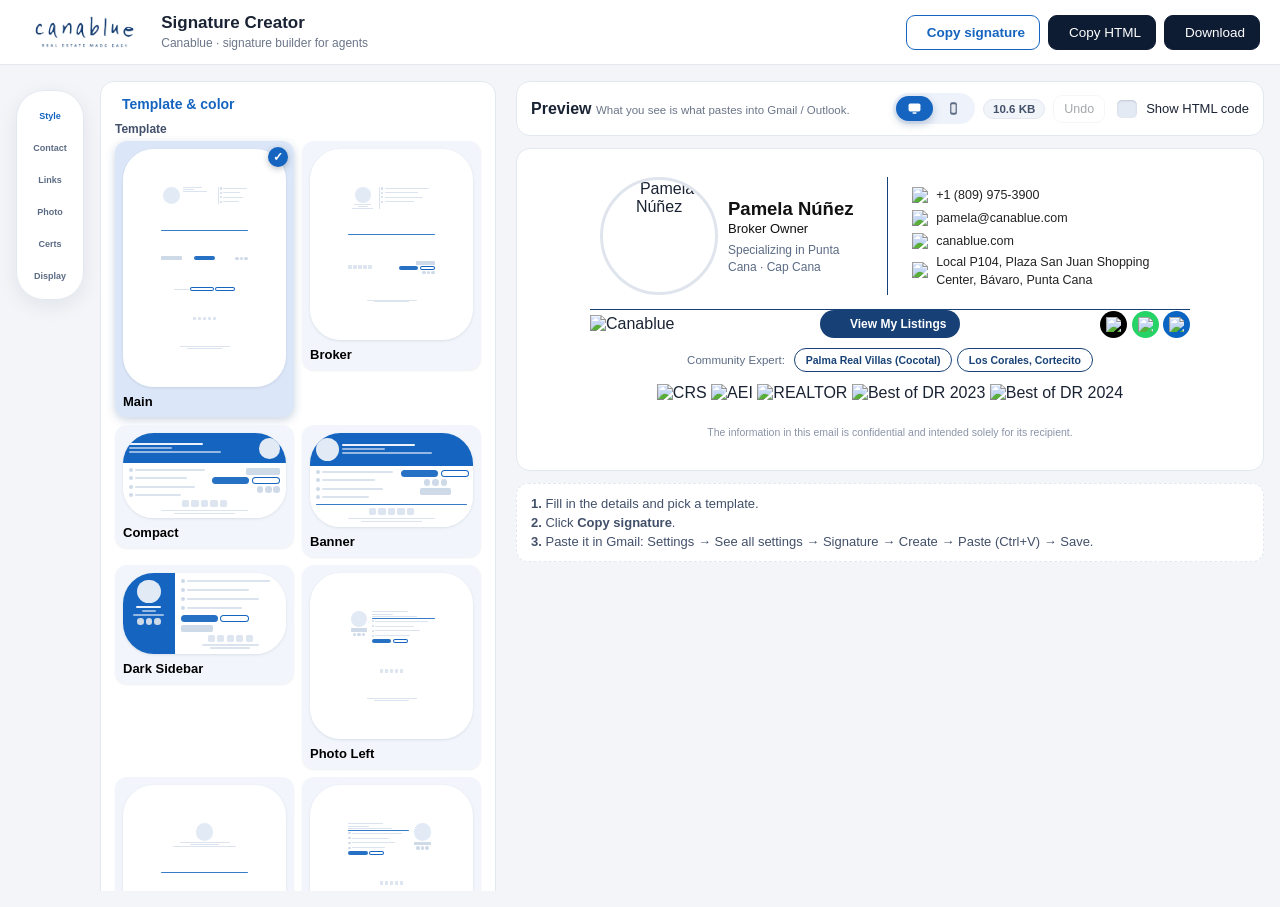
==== commit 5418a771: "Main: View My Listings centrado y segunda linea Community Expert con botones de Cocotal y Cortecito" ====
--- a/index.html
+++ b/index.html
@@ -16,9 +16,9 @@
 <meta property="og:url" content="https://canabluepuntacana.github.io/creador-de-firmas-cana-blue/">
 <meta name="twitter:card" content="summary_large_image">
 <link href="https://fonts.cdnfonts.com/css/google-sans" rel="stylesheet">
-<link rel="stylesheet" href="styles.css?v=20261021d">
-<script src="assets/iconify-icon.min.js?v=20261021d"></script>
-<script src="assets/qrcode.min.js?v=20261021d"></script>
+<link rel="stylesheet" href="styles.css?v=20261021e">
+<script src="assets/iconify-icon.min.js?v=20261021e"></script>
+<script src="assets/qrcode.min.js?v=20261021e"></script>
 </head>
 <body>
 <header class="topbar">
@@ -109,7 +109,7 @@
       <input id="fListings" value="https://canablue.com/author/pamepam/">
       <label class="lbl">Booking / agenda URL (optional — adds a Schedule button)</label>
       <input id="fBooking" placeholder="https://calendly.com/…">
-      <label class="lbl">Community URL (adds a "Community" button)</label>
+      <label class="lbl">Community URL ("Community" button in the other templates)</label>
       <input id="fCommunity" value="https://canablue.com/community/cocotal/">
     </section>
 
@@ -190,7 +190,7 @@
         <label><input type="checkbox" id="vSocial" checked> Show social icons (IG / WhatsApp / LinkedIn)</label>
         <label><input type="checkbox" id="vListings" checked> Show "View My Listings" button</label>
         <label><input type="checkbox" id="vBooking" checked> Show "Schedule" button (uses the booking URL)</label>
-        <label><input type="checkbox" id="vCommunity" checked> Show "Community" button (white with brand border)</label>
+        <label><input type="checkbox" id="vCommunity" checked> Show community links (Main: "Community Expert:" + 2 buttons; other templates: "Community" button)</label>
         <label><input type="checkbox" id="vQr"> Show contact QR code (vCard)</label>
         <label><input type="checkbox" id="vCerts" checked> Show certifications</label>
         <label><input type="checkbox" id="vLegal" checked> Show legal notice</label>
@@ -240,6 +240,6 @@
   </section>
 </main>
 
-<script src="app.js?v=20261021d"></script>
+<script src="app.js?v=20261021e"></script>
 </body>
 </html>
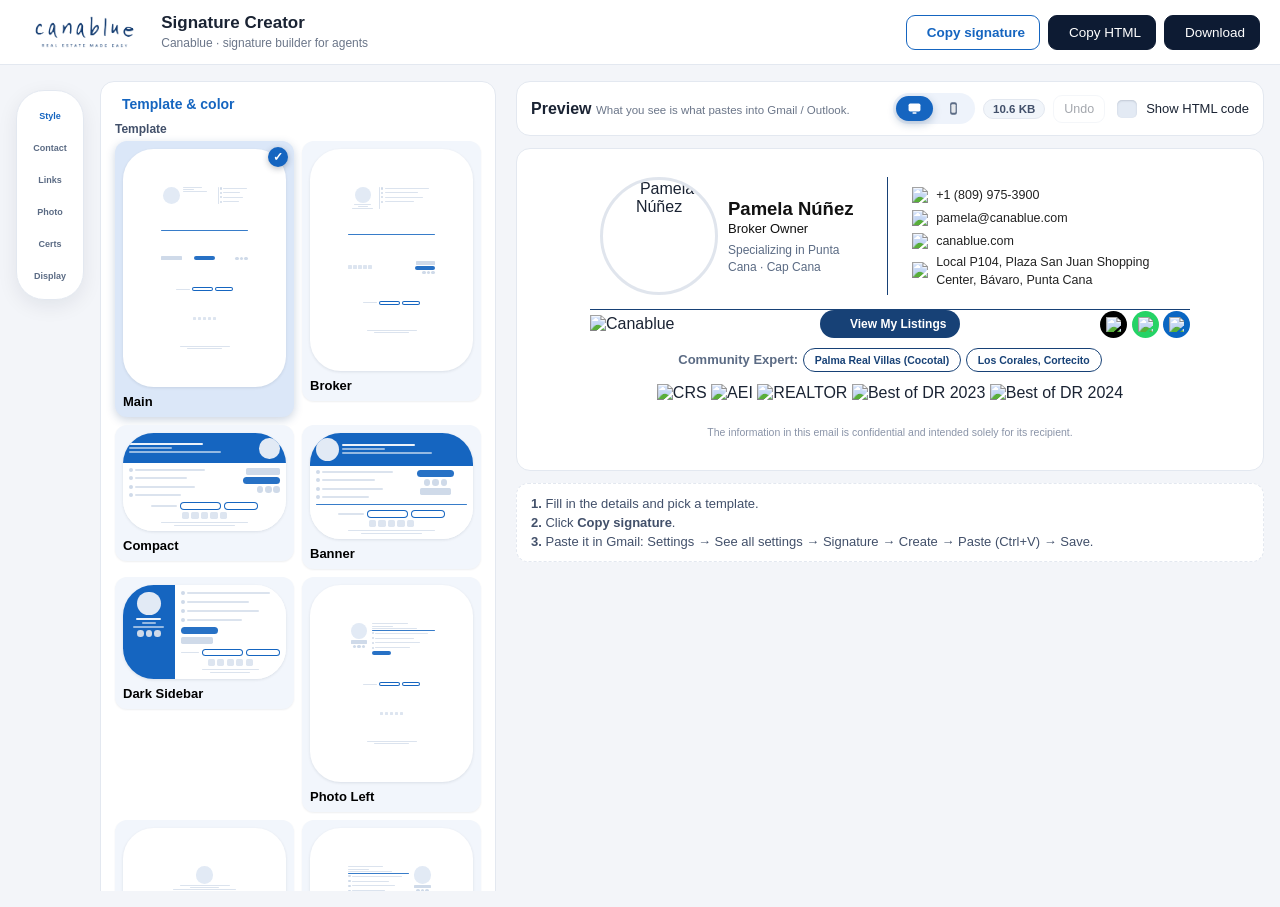
==== commit 8a8eb100: "Community Expert en las 8 plantillas: etiqueta en negrita y dos botones de Cocotal y Cortecito" ====
--- a/index.html
+++ b/index.html
@@ -16,9 +16,9 @@
 <meta property="og:url" content="https://canabluepuntacana.github.io/creador-de-firmas-cana-blue/">
 <meta name="twitter:card" content="summary_large_image">
 <link href="https://fonts.cdnfonts.com/css/google-sans" rel="stylesheet">
-<link rel="stylesheet" href="styles.css?v=20261021e">
-<script src="assets/iconify-icon.min.js?v=20261021e"></script>
-<script src="assets/qrcode.min.js?v=20261021e"></script>
+<link rel="stylesheet" href="styles.css?v=20261021f">
+<script src="assets/iconify-icon.min.js?v=20261021f"></script>
+<script src="assets/qrcode.min.js?v=20261021f"></script>
 </head>
 <body>
 <header class="topbar">
@@ -109,8 +109,8 @@
       <input id="fListings" value="https://canablue.com/author/pamepam/">
       <label class="lbl">Booking / agenda URL (optional — adds a Schedule button)</label>
       <input id="fBooking" placeholder="https://calendly.com/…">
-      <label class="lbl">Community URL ("Community" button in the other templates)</label>
-      <input id="fCommunity" value="https://canablue.com/community/cocotal/">
+      <label class="lbl">Community links ("Community Expert:" line — fixed for all agents)</label>
+      <p class="hint">Palma Real Villas (Cocotal) · Los Corales, Cortecito</p>
     </section>
 
     <section class="card" id="sec-links">
@@ -190,7 +190,7 @@
         <label><input type="checkbox" id="vSocial" checked> Show social icons (IG / WhatsApp / LinkedIn)</label>
         <label><input type="checkbox" id="vListings" checked> Show "View My Listings" button</label>
         <label><input type="checkbox" id="vBooking" checked> Show "Schedule" button (uses the booking URL)</label>
-        <label><input type="checkbox" id="vCommunity" checked> Show community links (Main: "Community Expert:" + 2 buttons; other templates: "Community" button)</label>
+        <label><input type="checkbox" id="vCommunity" checked> Show community links ("Community Expert:" + 2 buttons)</label>
         <label><input type="checkbox" id="vQr"> Show contact QR code (vCard)</label>
         <label><input type="checkbox" id="vCerts" checked> Show certifications</label>
         <label><input type="checkbox" id="vLegal" checked> Show legal notice</label>
@@ -240,6 +240,6 @@
   </section>
 </main>
 
-<script src="app.js?v=20261021e"></script>
+<script src="app.js?v=20261021f"></script>
 </body>
 </html>
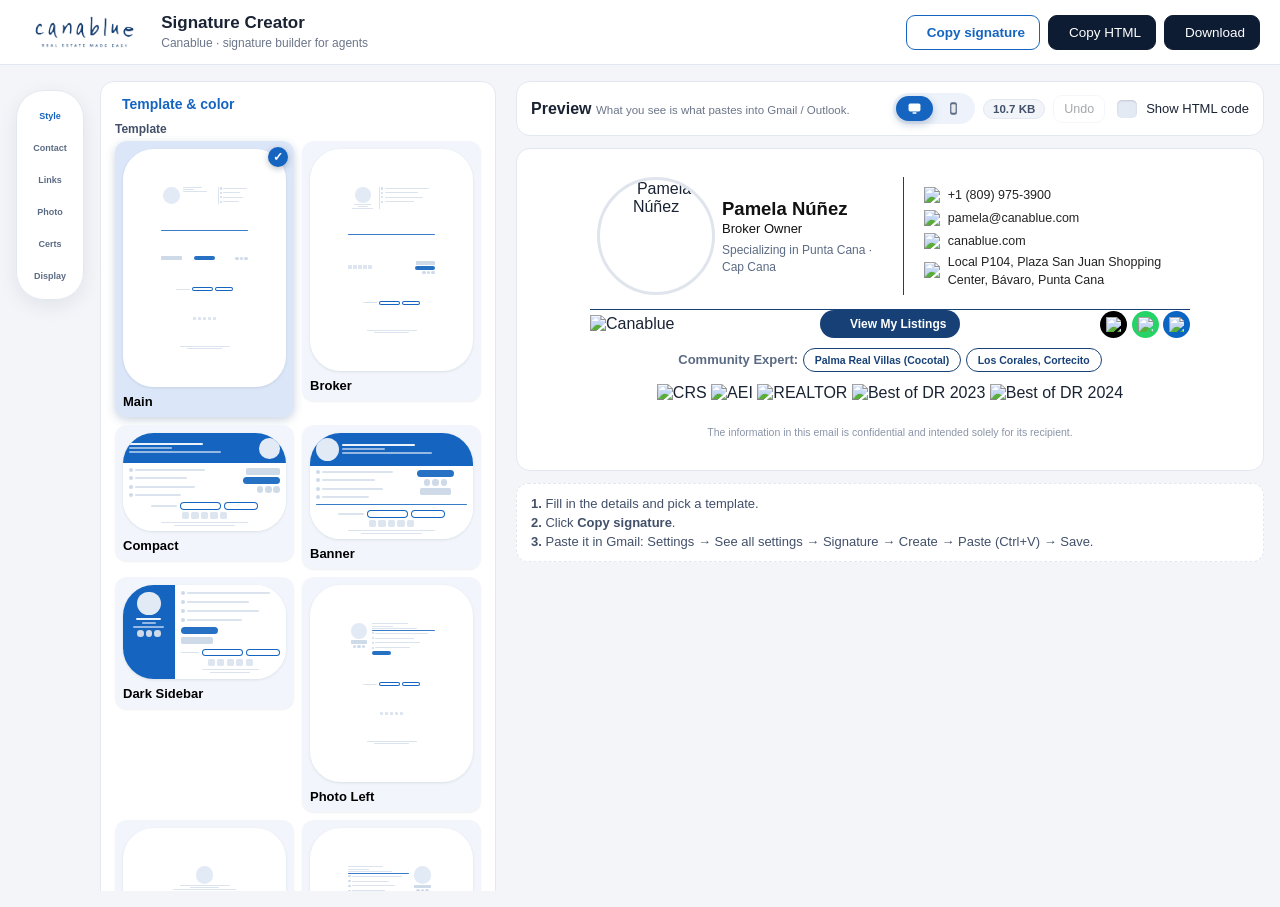
==== commit 7e3612b9: "Main desktop: nombre y apellido en una sola linea" ====
--- a/index.html
+++ b/index.html
@@ -16,9 +16,9 @@
 <meta property="og:url" content="https://canabluepuntacana.github.io/creador-de-firmas-cana-blue/">
 <meta name="twitter:card" content="summary_large_image">
 <link href="https://fonts.cdnfonts.com/css/google-sans" rel="stylesheet">
-<link rel="stylesheet" href="styles.css?v=20261021f">
-<script src="assets/iconify-icon.min.js?v=20261021f"></script>
-<script src="assets/qrcode.min.js?v=20261021f"></script>
+<link rel="stylesheet" href="styles.css?v=20261021h">
+<script src="assets/iconify-icon.min.js?v=20261021h"></script>
+<script src="assets/qrcode.min.js?v=20261021h"></script>
 </head>
 <body>
 <header class="topbar">
@@ -95,6 +95,8 @@
       </div>
       <label class="lbl">Area of expertise</label>
       <input id="fZona" value="Punta Cana · Cap Cana">
+      <label class="lbl">Text before the area ("Specializing in" — leave empty to hide it)</label>
+      <input id="fZonaLabel" value="Specializing in" placeholder="Specializing in">
       <div class="grid2">
         <div><label class="lbl">Phone</label><input id="fTel" value="+1 (809) 975-3900"></div>
         <div><label class="lbl">Email</label><input id="fEmail" value="pamela@canablue.com"></div>
@@ -240,6 +242,6 @@
   </section>
 </main>
 
-<script src="app.js?v=20261021f"></script>
+<script src="app.js?v=20261021h"></script>
 </body>
 </html>
--- a/styles.css
+++ b/styles.css
@@ -168,6 +168,7 @@
    phone. The preview does not evaluate it, so the app simulates the swap. */
 .preview-box.mobile .cb-desk{display:none !important}
 .preview-box.mobile .cb-mob{display:table-row !important}
+.preview-box.mobile .cb-name{white-space:normal !important}
 .switch{font-size:13px;display:flex;gap:6px;align-items:center;cursor:pointer}
 .switch input{width:auto}
 .tool-right{display:flex;align-items:center;gap:8px;flex-wrap:wrap}
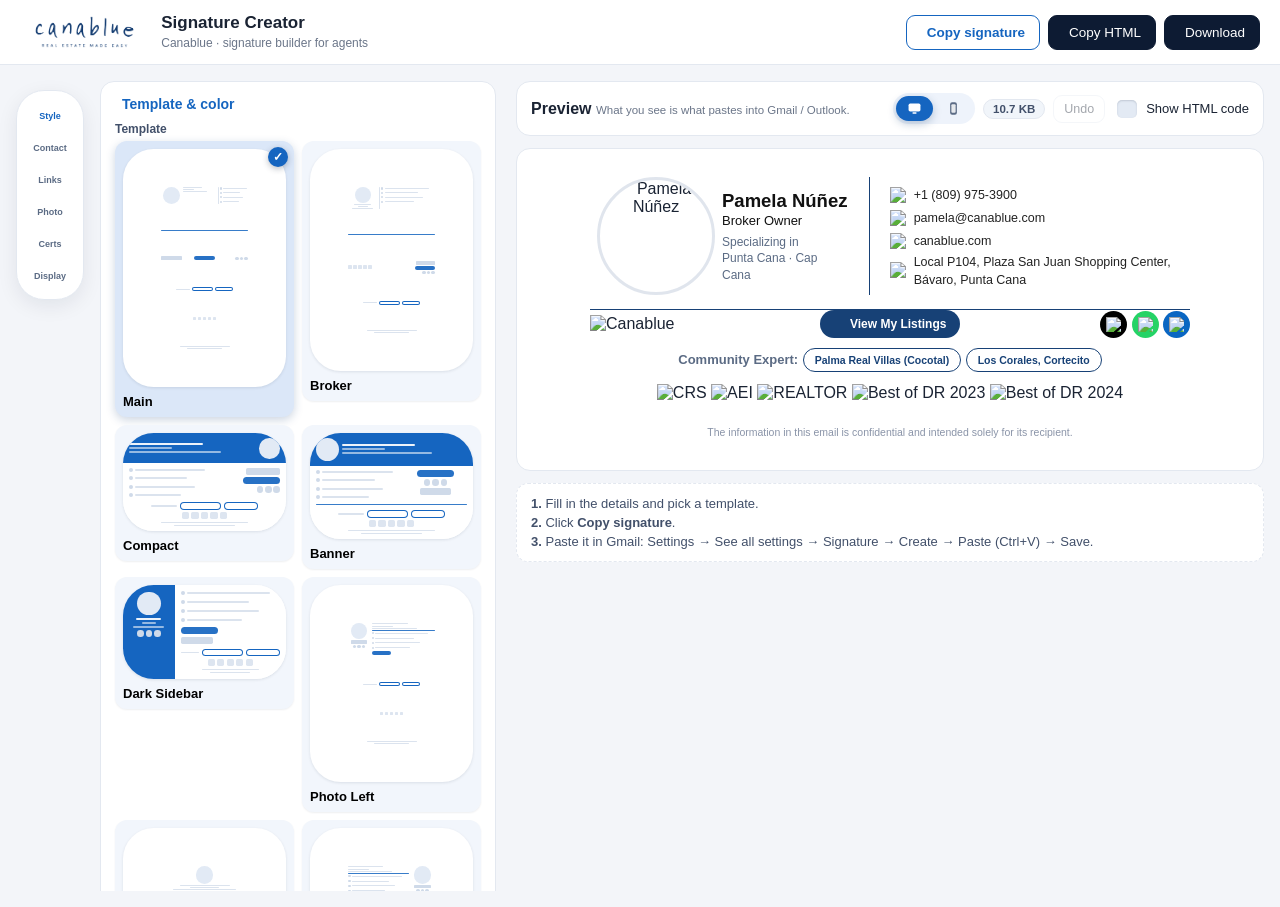
==== commit b0bf54f5: "El texto especializing in va en su propia linea y el area debajo" ====
--- a/index.html
+++ b/index.html
@@ -16,9 +16,9 @@
 <meta property="og:url" content="https://canabluepuntacana.github.io/creador-de-firmas-cana-blue/">
 <meta name="twitter:card" content="summary_large_image">
 <link href="https://fonts.cdnfonts.com/css/google-sans" rel="stylesheet">
-<link rel="stylesheet" href="styles.css?v=20261021h">
-<script src="assets/iconify-icon.min.js?v=20261021h"></script>
-<script src="assets/qrcode.min.js?v=20261021h"></script>
+<link rel="stylesheet" href="styles.css?v=20261021j">
+<script src="assets/iconify-icon.min.js?v=20261021j"></script>
+<script src="assets/qrcode.min.js?v=20261021j"></script>
 </head>
 <body>
 <header class="topbar">
@@ -94,7 +94,8 @@
         <div><label class="lbl">Title</label><input id="fCargo" value="Broker Owner"></div>
       </div>
       <label class="lbl">Area of expertise</label>
-      <input id="fZona" value="Punta Cana · Cap Cana">
+      <textarea id="fZona" rows="2" spellcheck="false">Punta Cana · Cap Cana</textarea>
+      <p class="hint">Press Enter to start a second line; it prints as a line break in the signature.</p>
       <label class="lbl">Text before the area ("Specializing in" — leave empty to hide it)</label>
       <input id="fZonaLabel" value="Specializing in" placeholder="Specializing in">
       <div class="grid2">
@@ -242,6 +243,6 @@
   </section>
 </main>
 
-<script src="app.js?v=20261021h"></script>
+<script src="app.js?v=20261021j"></script>
 </body>
 </html>
